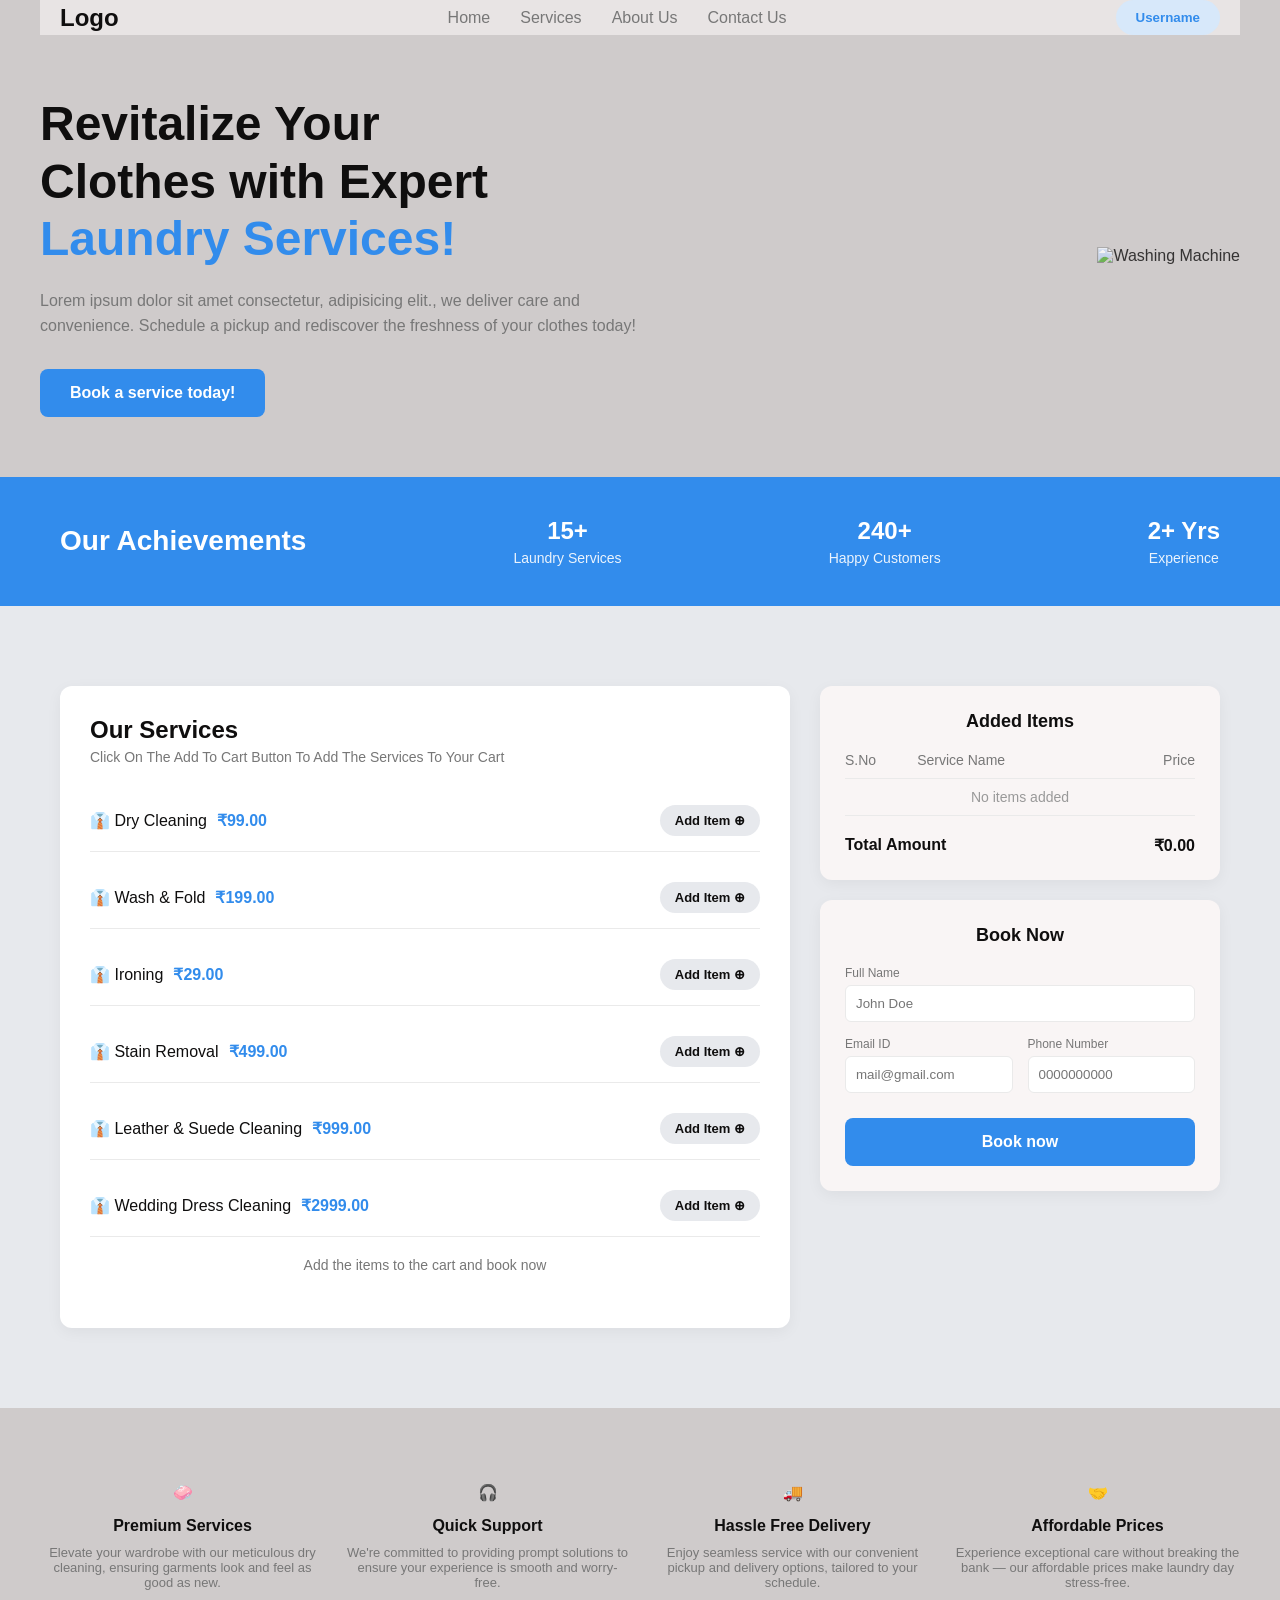
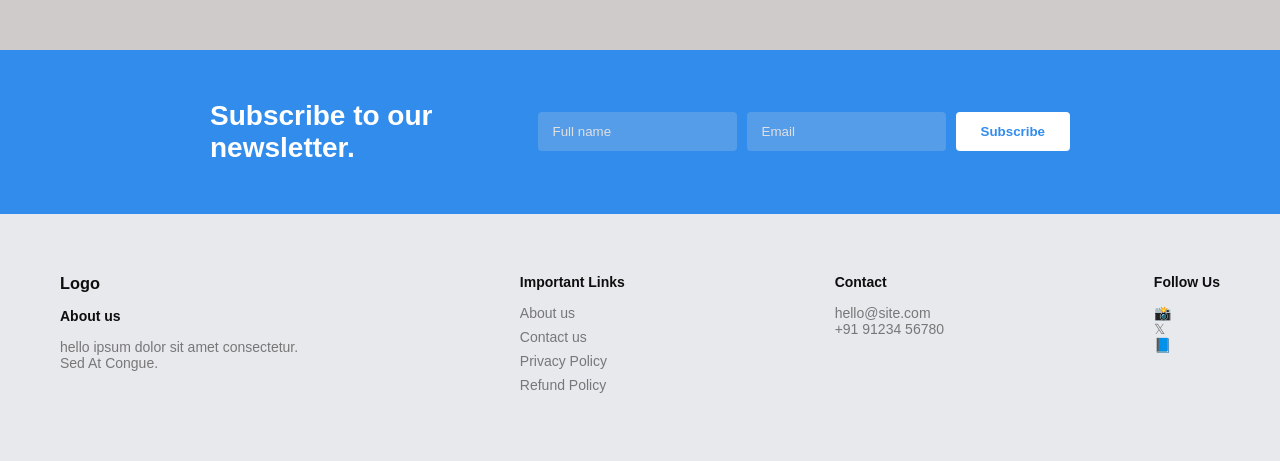
==== index.html @ 9c7498da "updated html file" ====
<!DOCTYPE html>
<html lang="en">
<head>
    <meta charset="UTF-8">
<meta name="viewport" content="width=device-width, initial-scale=1.0">
 <title>Expert Laundry Services</title>
 <link rel="stylesheet" href="style.css">
 <!-- type script  -->
<script type="text/javascript" src="https://cdn.jsdelivr.net/npm/@emailjs/browser@3/dist/email.min.js"></script>
    <script type="text/javascript">
 (function () {
            // Replace with your actual EmailJS Public Key
            emailjs.init("YOUR_PUBLIC_KEY");
 })();
    </script>
</head>
<body>
    <nav class="container">
        <div class="logo">Logo</div>
        <ul class="nav-links">
<li><a href="#">Home</a></li>
    <li><a href="#">Services</a></li>
  <li><a href="#">About Us</a></li>
  <li><a href="#">Contact Us</a></li>
        </ul>
        <button class="btn-user">Username</button>
    </nav>
    <header class="container hero">
        <div class="hero-left">
            <h1>Revitalize Your<br>Clothes with Expert<br><span>Laundry Services!</span></h1>
     <p>Lorem ipsum dolor sit amet consectetur, adipisicing elit., we deliver care and convenience. Schedule a pickup and
                rediscover the freshness of your clothes today!</p>
 <button class="btn-primary" onclick="scrollToBooking()">Book a service today!</button>
        </div>
     <div class="hero-right">
        <!-- js  -->
 <img src="https://cdn-icons-png.flaticon.com/512/8205/8205168.png" alt="Washing Machine"
          style="opacity: 0.8;">
        </div>
    </header>
    <section class="achievements">
        <div class="container achievements-container">
    <h2>Our Achievements</h2>
     <div class="stat">
    <h3>15+</h3>
 <p>Laundry Services</p>
 </div>
     <div class="stat">
      <h3>240+</h3>
      <p>Happy Customers</p>
    </div>
    <div class="stat">
         <h3>2+ Yrs</h3>
 <p>Experience</p>
 </div>
        </div>
    </section>
    <section id="booking-section" class="booking-section">
        <div class="container booking-container">
   <div class="services-card">
                <h3>Our Services</h3>
                <p>Click On The Add To Cart Button To Add The Services To Your Cart</p>
                <div class="service-list" id="services-list-container">
                </div>
                <p class="info-bottom"> Add the items to the cart and book now</p>
    </div>
    <div class="cart-booking-wrapper">
        <div class="cart-card">
 <h4>Added Items</h4>
    <table class="cart-table">
     <thead>
    <tr>
     <th>S.No</th>
    <th>Service Name</th>
     <th class="price-col">Price</th>
    </tr>
</thead>
 <tbody id="cart-table-body">
          </tbody>
    </table>
    <div class="total-amount">
           <span>Total Amount</span>
      <span id="cart-total">₹0.00</span>
    </div>
     </div>
      <div class="book-card">
    <h4>Book Now</h4>
     <form id="booking-form">
         <div class="form-group">
           <label>Full Name</label>
        <input type="text" id="full_name" name="full_name" class="form-control"
           placeholder="John Doe" required>
             </div>
                  <div class="form-row">
                 <div class="form-group flex-1">
                    <label>Email ID</label>
                    <input type="email" id="email_id" name="email_id" class="form-control"
           placeholder="mail@gmail.com" required>
            </div>
            <div class="form-group flex-1">
      <label>Phone Number</label>
        <input type="tel" id="phone_number" name="phone_number" class="form-control"
    placeholder="0000000000" required>
         </div>
     </div>
 <button type="submit" class="btn-primary btn-block">Book now</button>
 <p id="confirmation-message" class="success-msg">Thank you For Booking the Service We will get
      back to you soon!</p>
     </form>
    </div>
</div>
 </div>
    </section>
    <section class="container qualities">
        <div class="quality-item">
            <h4 class="emoji-icon">🧼</h4>
            <h4>Premium Services</h4>
            <p>Elevate your wardrobe with our meticulous dry cleaning, ensuring garments look and feel as good as new.
            </p>
        </div>
        <div class="quality-item">
  <h4 class="emoji-icon">🎧</h4>
 <h4>Quick Support</h4>
            <p>We're committed to providing prompt solutions to ensure your experience is smooth and worry-free.</p>
 </div>
     <div class="quality-item">
 <h4 class="emoji-icon">🚚</h4>
            <h4>Hassle Free Delivery</h4>
            <p>Enjoy seamless service with our convenient pickup and delivery options, tailored to your schedule.</p>
        </div>
        <div class="quality-item">
            <h4 class="emoji-icon">🤝</h4>
            <h4>Affordable Prices</h4>
            <p>Experience exceptional care without breaking the bank — our affordable prices make laundry day
                stress-free.</p>
</div>
    </section>
    <section class="newsletter">
         <div class="container newsletter-container">
<h2>Subscribe to our<br>newsletter.</h2>
        <div class="newsletter-form">
 <input type="text" placeholder="Full name">
  <input type="email" placeholder="Email">
 <button class="btn-subscribe">Subscribe</button>
 </div>
        </div>
    </section>
    <footer>
        <div class="container footer-container">
            <div class="footer-col">
  <h3>Logo</h3>
 <h4 class="mt-15">About us</h4>
     <p>hello  ipsum dolor sit amet consectetur. Sed At Congue.</p>
 </div>
    <div class="footer-col">
                <h4>Important Links</h4>
                <a href="#">About us</a>
                <a href="#">Contact us</a>
                <a href="#">Privacy Policy</a>
               
                <a href="#">Refund Policy</a>
    </div>
    <div class="footer-col">
 <h4>Contact</h4>
    <p>hello@site.com<br>+91 91234 56780</p>
</div>
 <div class="footer-col">
         <h4>Follow Us</h4>
 <p>📸 <br>

    𝕏 <br>
    
    📘</p>
</div>
</div>
</footer>
    <script src="script.js"></script>
</body>
</html>
---- style.css ----
:root {
    --primary: #328cec;
    --primary-hover: #007bff;
    --bg-light: #e7e9ed;
    --text-dark: #0f0e0e;
    --text-muted: #777;
    --border: #eaeaea;
    --danger: #ff4d4f;
    --danger-bg: #fff1f0;
}
* {
    margin: 0;
padding: 0;
    box-sizing: border-box;
    font-family: 'Segoe UI', Tahoma, Geneva, Verdana, sans-serif;
}

body {
 color: var(--text-dark);
    background-color: #cfcbcb;
}
.container {
    max-width: 1200px;
margin: 0 auto;
    padding: 0 20px;
}
/* Navbar */
nav {
 display: flex;
    justify-content: space-between;
 align-items: center;
    padding: 20px 0;
    background: #e8e4e4;
}
.logo {
    font-size: 24px;
    font-weight: bold;
}
.nav-links {
    list-style: none;
display: flex;
    gap: 30px;
}

.nav-links li a {
   text-decoration: none;
color: var(--text-muted);
    font-weight: 500;
}
.nav-links li a:hover {
    color: var(--primary);
}
.btn-user {
    padding: 10px 20px;
    background-color: #d7e8fa;
    color: var(--primary);
 border: none;
 border-radius: 20px;
    font-weight: 600;
    cursor: pointer;
}
/* Hero Section */
.hero {
    display: flex;
align-items: center;
justify-content: space-between;
    padding: 60px 0;
}
.hero-left {
    max-width: 50%;
}
.hero-left h1 {
    font-size: 48px;
    line-height: 1.2;
    margin-bottom: 20px;
}
.hero-left h1 span {
    color: var(--primary);
}
.hero-left p {
    color: var(--text-muted);
 font-size: 16px;
    margin-bottom: 30px;
    line-height: 1.6;
}
.btn-primary {
    padding: 15px 30px;
 background-color: var(--primary);
 color: white;
    border: none;
    border-radius: 8px;
    font-size: 16px;
font-weight: bold;
    cursor: pointer;
    transition: 0.3s;
}
.btn-primary:hover {
    background-color: var(--primary-hover);
}
.hero-right {
    max-width: 45%;
}
.hero-right img {
 width: 100%;
    max-width: 400px;
}
/* Achievements Section */
.achievements {
    background-color: var(--primary);
color: white;
    padding: 40px 0;
}
.achievements-container {
    display: flex;
justify-content: space-between;
    align-items: center;
    width: 100%;
}
.achievements h2 {
    font-size: 28px;
}
.stat {
    text-align: center;
}
.stat h3 {
    font-size: 24px;
    margin-bottom: 5px;
}
.stat p {
    font-size: 14px;
    opacity: 0.9;
}
/* Booking Services Section */
.booking-section {
 background-color: var(--bg-light);
    padding: 80px 0;
}
.booking-container {
    display: flex;
    gap: 30px;
    justify-content: space-between;
}
/* Left Div - Services */
.services-card {
    flex: 1;
 background: #fff;
  padding: 30px;
    border-radius: 12px;
    box-shadow: 0 4px 15px rgba(0, 0, 0, 0.05);
}
.services-card h3 {
    margin-bottom: 5px;
    font-size: 24px;
}

.services-card>p {
    color: var(--text-muted);
font-size: 14px;
    margin-bottom: 25px;
}

.service-list {
    display: flex;
    flex-direction: column;
    gap: 15px;
    margin-bottom: 20px;
}
.service-item {
    display: flex;
justify-content: space-between;
 align-items: center;
    padding: 15px 0;
    border-bottom: 1px solid var(--border);
}
.service-info {
    display: flex;
    align-items: center;
    gap: 10px;
    font-weight: 500;
}
.service-price {
    color: var(--primary);
    font-weight: bold;
}
.btn-add,
.btn-remove {
    padding: 8px 15px;
border-radius: 20px;
    border: none;
font-size: 13px;
    font-weight: 600;
    cursor: pointer;
}

.btn-add {
background-color: var(--bg-light);
    color: var(--text-dark);
}
.btn-remove {
    background-color: var(--danger-bg);
    color: var(--danger);
}
.info-bottom {
    color: var(--primary);
 font-size: 14px;
    text-align: center;
    margin-top: 20px;
}
/* Right Div - Cart & Form */
.cart-booking-wrapper {
 width: 400px;
 display: flex;
    flex-direction: column;
    gap: 20px;
}
.cart-card,
.book-card {
background: #f9f5f5;
    padding: 25px;
border-radius: 12px;
    box-shadow: 0 4px 15px rgba(0, 0, 0, 0.05);
}
.cart-card h4,
.book-card h4 {
    text-align: center;
 margin-bottom: 20px;
 font-size: 18px;
}
.cart-table {
    width: 100%;
    border-collapse: collapse;
    margin-bottom: 20px;
    font-size: 14px;
}
.cart-table th {
    text-align: left;
padding-bottom: 10px;
  color: var(--text-muted);
    font-weight: 500;
    border-bottom: 1px solid var(--border);
}
.cart-table td {
    padding: 10px 0;
    border-bottom: 1px solid var(--border);
}
.cart-table .price-col {
    text-align: right;
}
.total-amount {
    display: flex;
 justify-content: space-between;
 font-weight: bold;
    font-size: 16px;
    margin-top: 15px;
}

.form-group {
    margin-bottom: 15px;
}
.form-group label {
    display: block;
    font-size: 12px;
    color: var(--text-muted);
    margin-bottom: 5px;
}
.form-control {
    width: 100%;
    padding: 10px;
    border: 1px solid var(--border);
    border-radius: 6px;
    outline: none;
}
.form-row {
    display: flex;
    gap: 15px;
}
.flex-1 {
    flex: 1;
}
.btn-block {
    width: 100%;
    margin-top: 10px;
}
.success-msg {
    color: #28a745;
    font-size: 14px;
    margin-top: 10px;
    text-align: center;
    display: none;
}
/* Quality Overview Section */
.qualities {
    padding: 60px 0;
    display: flex;
    justify-content: space-between;
    text-align: center;
    gap: 20px;
}
.quality-item {
    flex: 1;
}
.emoji-icon {
    font-size: 24px;
}
.quality-item h4 {
    font-size: 16px;
    margin: 15px 0 10px;
}
.quality-item p {
    font-size: 13px;
    color: var(--text-muted);
}
/* Newsletter Section */
.newsletter {
    background-color: var(--primary);
    padding: 50px 0;
    color: white;
}
.newsletter-container {
    display: flex;
    justify-content: space-between;
    align-items: center;
    max-width: 900px;
    margin: 0 auto;
}
.newsletter h2 {
    font-size: 28px;
}
.newsletter-form {
    display: flex;
    gap: 10px;
}
.newsletter-form input {
    padding: 12px 15px;
    border: none;
    border-radius: 4px;
    outline: none;
    background: rgba(223, 218, 218, 0.2);
    color: white;
}

.newsletter-form input::placeholder {
    color: #e0e0e0;
}
.btn-subscribe {
    background: white;
    color: var(--primary);
    padding: 12px 25px;
    border: none;
    border-radius: 4px;
    font-weight: bold;
    cursor: pointer;
}

/* Footer  
  disribe footer like email 
*/
footer {
    background: var(--bg-light);
    padding: 60px 0 30px;
    font-size: 14px;
}
.footer-container {
    display: flex;
    justify-content: space-between;
    margin-bottom: 30px;
}
.footer-col {
    max-width: 250px;
}
.footer-col h3,
.footer-col h4 {
    margin-bottom: 15px;
    color: var(--text-dark);
}
.mt-15 {
    margin-top: 15px;
}
.footer-col p,
.footer-col a {
    color: var(--text-muted);
    text-decoration: none;
    margin-bottom: 8px;
    display: block;
}
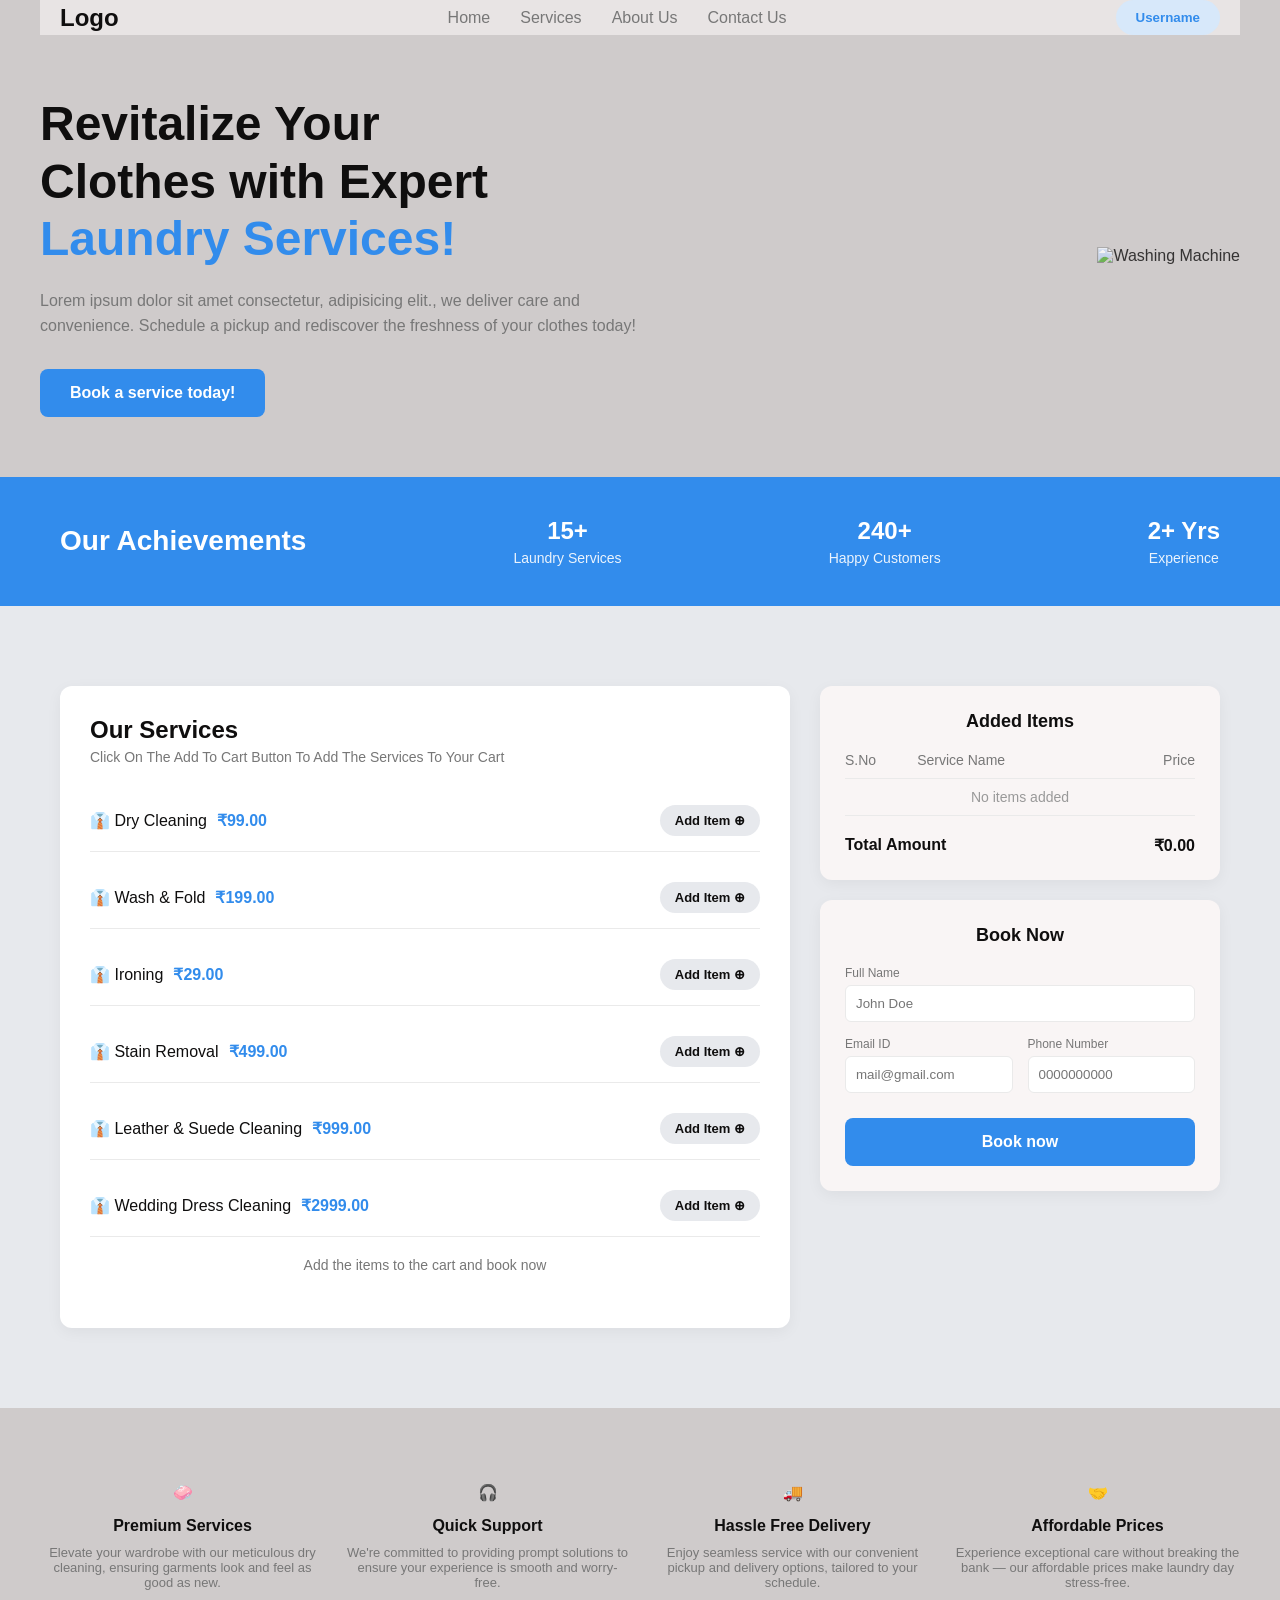
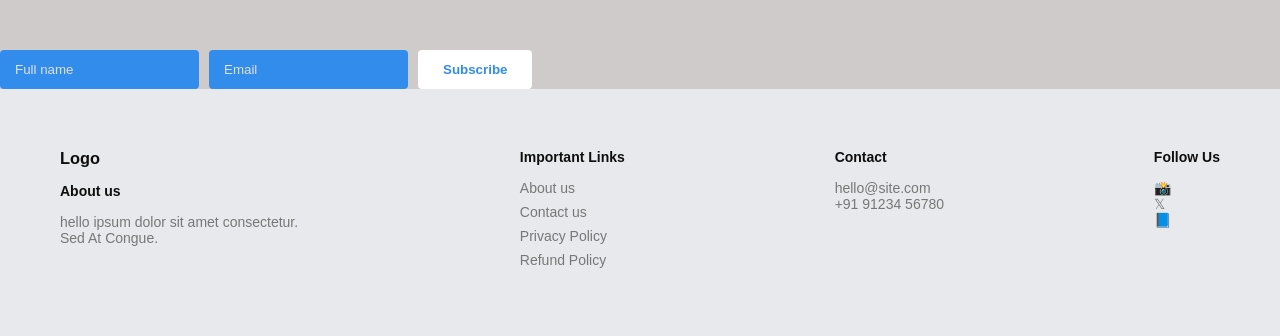
==== commit 2d5b5985: "updated html file" ====
--- a/index.html
+++ b/index.html
@@ -10,7 +10,7 @@
     <script type="text/javascript">
  (function () {
             // Replace with your actual EmailJS Public Key
-            emailjs.init("YOUR_PUBLIC_KEY");
+
  })();
     </script>
 </head>
@@ -135,14 +135,18 @@
                 stress-free.</p>
 </div>
     </section>
-    <section class="newsletter">
-         <div class="container newsletter-container">
-<h2>Subscribe to our<br>newsletter.</h2>
-        <div class="newsletter-form">
- <input type="text" placeholder="Full name">
-  <input type="email" placeholder="Email">
- <button class="btn-subscribe">Subscribe</button>
- </div>
+    <!--  -->
+<div class="newsletter-form">
+    <input type="text" id="newsletter-name" placeholder="Full name">
+
+    <input type="email" id="newsletter-email" placeholder="Email">
+
+    <button type="button" class="btn-subscribe" id="subscribe-btn">
+        Subscribe
+    </button>
+    <!--  -->
+</div>
+
         </div>
     </section>
     <footer>
--- a/style.css
+++ b/style.css
@@ -338,6 +338,7 @@
     outline: none;
     background: rgba(223, 218, 218, 0.2);
     color: white;
+    background-color: var(--primary)
 }
 
 .newsletter-form input::placeholder {
@@ -383,4 +384,23 @@
     text-decoration: none;
     margin-bottom: 8px;
     display: block;
+}
+
+.service-item,
+.btn-add,
+.btn-remove,
+.btn-primary,
+.btn-subscribe {
+    transition: all 0.3s ease;
+}
+
+.service-item:hover {
+    transform: translateY(-4px);
+}
+
+.btn-add:hover,
+.btn-remove:hover,
+.btn-primary:hover,
+.btn-subscribe:hover {
+    transform: scale(1.05);
 }
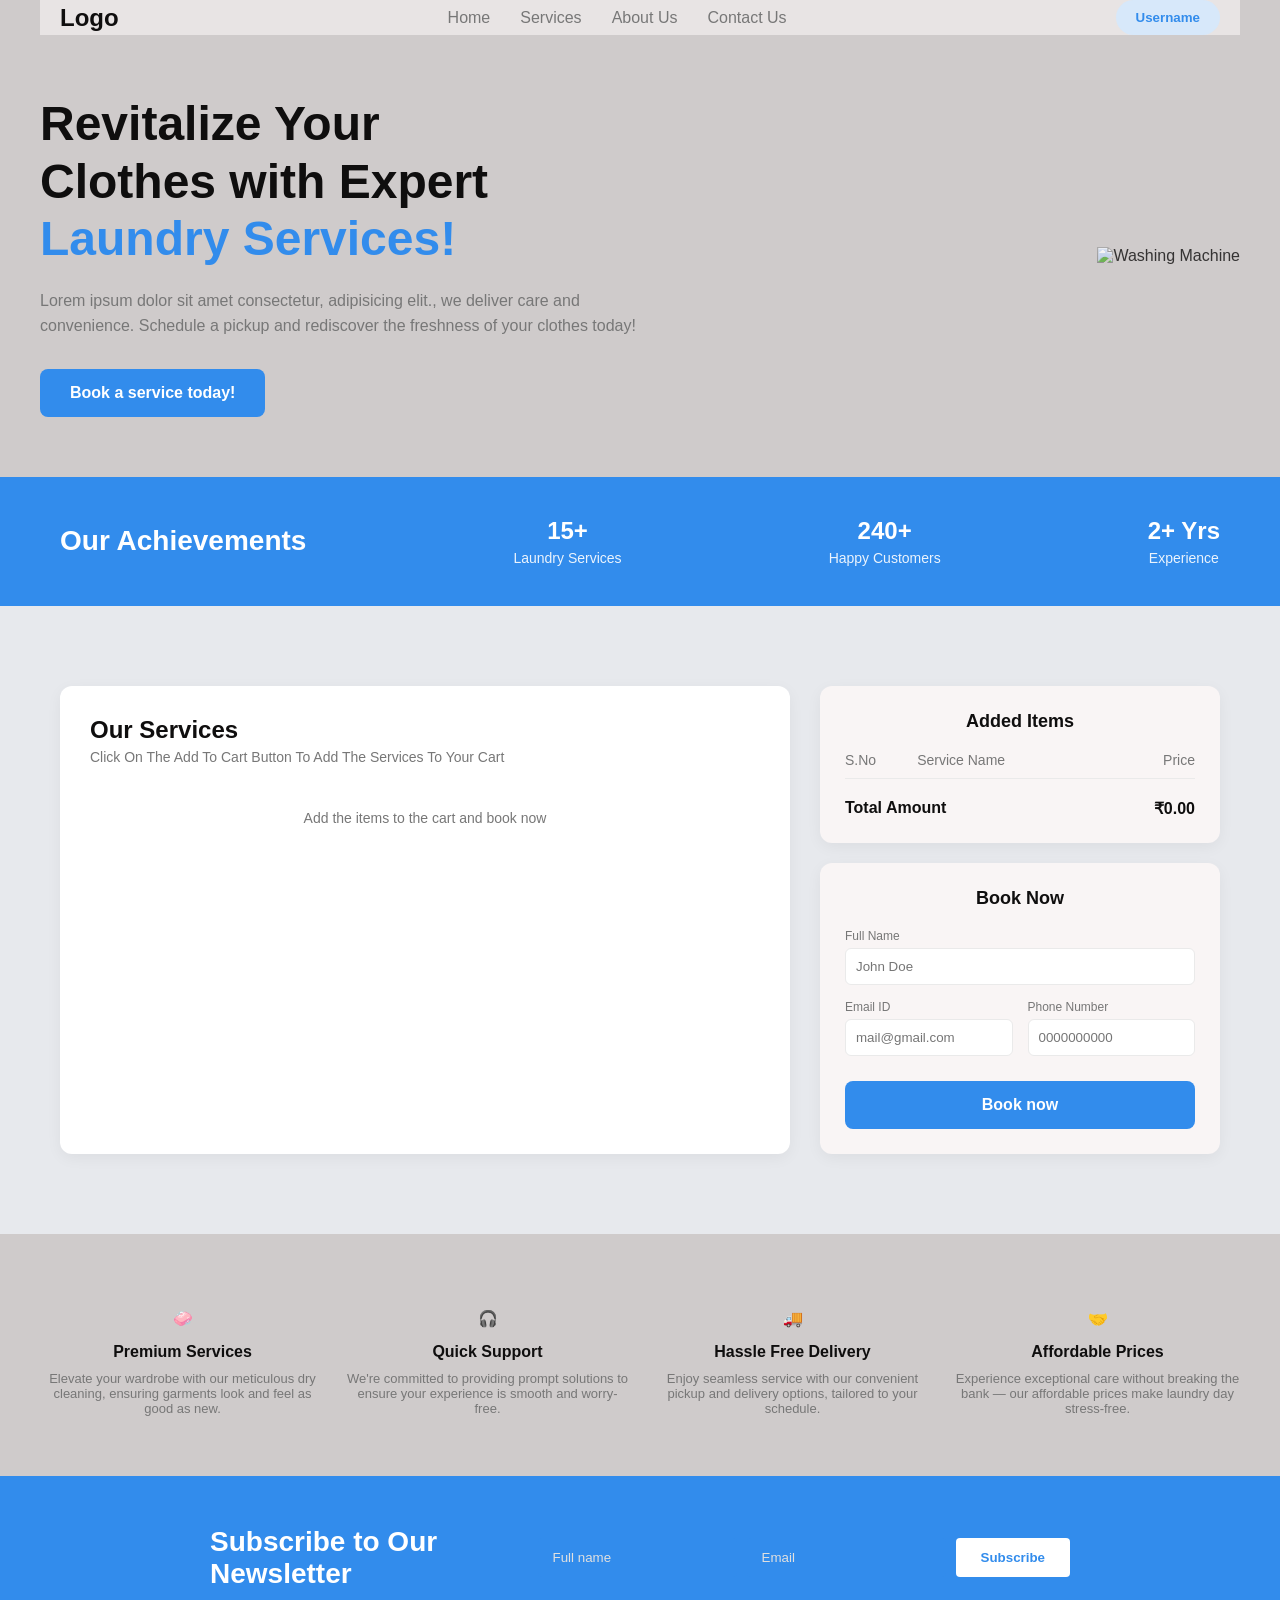
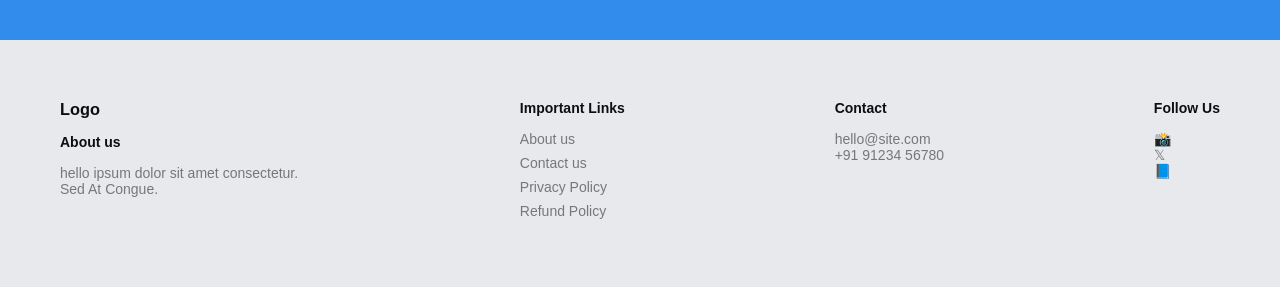
==== commit a3560f9d: "updated all file" ====
--- a/index.html
+++ b/index.html
@@ -2,116 +2,110 @@
 <html lang="en">
 <head>
     <meta charset="UTF-8">
-<meta name="viewport" content="width=device-width, initial-scale=1.0">
- <title>Expert Laundry Services</title>
- <link rel="stylesheet" href="style.css">
- <!-- type script  -->
-<script type="text/javascript" src="https://cdn.jsdelivr.net/npm/@emailjs/browser@3/dist/email.min.js"></script>
-    <script type="text/javascript">
- (function () {
-            // Replace with your actual EmailJS Public Key
-
- })();
-    </script>
+    <meta name="viewport" content="width=device-width, initial-scale=1.0">
+    <title>Expert Laundry Services</title>
+    <link rel="stylesheet" href="style.css">
+    <!-- EmailJS SDK -->
+    <script type="text/javascript" src="https://cdn.jsdelivr.net/npm/@emailjs/browser@3/dist/email.min.js"></script>
 </head>
 <body>
     <nav class="container">
         <div class="logo">Logo</div>
         <ul class="nav-links">
-<li><a href="#">Home</a></li>
-    <li><a href="#">Services</a></li>
-  <li><a href="#">About Us</a></li>
-  <li><a href="#">Contact Us</a></li>
+            <li><a href="#home-section">Home</a></li>
+            <li><a href="#booking-section">Services</a></li>
+            <li><a href="#about-section">About Us</a></li>
+            <li><a href="#contact-section">Contact Us</a></li>
         </ul>
         <button class="btn-user">Username</button>
     </nav>
-    <header class="container hero">
+    <header id="home-section" class="container hero">
         <div class="hero-left">
             <h1>Revitalize Your<br>Clothes with Expert<br><span>Laundry Services!</span></h1>
-     <p>Lorem ipsum dolor sit amet consectetur, adipisicing elit., we deliver care and convenience. Schedule a pickup and
+            <p>Lorem ipsum dolor sit amet consectetur, adipisicing elit., we deliver care and convenience. Schedule a
+                pickup and
                 rediscover the freshness of your clothes today!</p>
- <button class="btn-primary" onclick="scrollToBooking()">Book a service today!</button>
+            <button class="btn-primary" onclick="scrollToBooking()">Book a service today!</button>
         </div>
-     <div class="hero-right">
-        <!-- js  -->
- <img src="https://cdn-icons-png.flaticon.com/512/8205/8205168.png" alt="Washing Machine"
-          style="opacity: 0.8;">
+        <div class="hero-right">
+            <img src="https://cdn-icons-png.flaticon.com/512/8205/8205168.png" alt="Washing Machine"
+                style="opacity: 0.8;">
         </div>
     </header>
     <section class="achievements">
         <div class="container achievements-container">
-    <h2>Our Achievements</h2>
-     <div class="stat">
-    <h3>15+</h3>
- <p>Laundry Services</p>
- </div>
-     <div class="stat">
-      <h3>240+</h3>
-      <p>Happy Customers</p>
-    </div>
-    <div class="stat">
-         <h3>2+ Yrs</h3>
- <p>Experience</p>
- </div>
+            <h2>Our Achievements</h2>
+            <div class="stat">
+                <h3>15+</h3>
+                <p>Laundry Services</p>
+            </div>
+            <div class="stat">
+                <h3>240+</h3>
+                <p>Happy Customers</p>
+            </div>
+            <div class="stat">
+                <h3>2+ Yrs</h3>
+                <p>Experience</p>
+            </div>
         </div>
     </section>
     <section id="booking-section" class="booking-section">
         <div class="container booking-container">
-   <div class="services-card">
+            <div class="services-card">
                 <h3>Our Services</h3>
                 <p>Click On The Add To Cart Button To Add The Services To Your Cart</p>
                 <div class="service-list" id="services-list-container">
                 </div>
                 <p class="info-bottom"> Add the items to the cart and book now</p>
-    </div>
-    <div class="cart-booking-wrapper">
-        <div class="cart-card">
- <h4>Added Items</h4>
-    <table class="cart-table">
-     <thead>
-    <tr>
-     <th>S.No</th>
-    <th>Service Name</th>
-     <th class="price-col">Price</th>
-    </tr>
-</thead>
- <tbody id="cart-table-body">
-          </tbody>
-    </table>
-    <div class="total-amount">
-           <span>Total Amount</span>
-      <span id="cart-total">₹0.00</span>
-    </div>
-     </div>
-      <div class="book-card">
-    <h4>Book Now</h4>
-     <form id="booking-form">
-         <div class="form-group">
-           <label>Full Name</label>
-        <input type="text" id="full_name" name="full_name" class="form-control"
-           placeholder="John Doe" required>
-             </div>
-                  <div class="form-row">
-                 <div class="form-group flex-1">
-                    <label>Email ID</label>
-                    <input type="email" id="email_id" name="email_id" class="form-control"
-           placeholder="mail@gmail.com" required>
             </div>
-            <div class="form-group flex-1">
-      <label>Phone Number</label>
-        <input type="tel" id="phone_number" name="phone_number" class="form-control"
-    placeholder="0000000000" required>
-         </div>
-     </div>
- <button type="submit" class="btn-primary btn-block">Book now</button>
- <p id="confirmation-message" class="success-msg">Thank you For Booking the Service We will get
-      back to you soon!</p>
-     </form>
-    </div>
-</div>
- </div>
+            <div class="cart-booking-wrapper">
+                <div class="cart-card">
+                    <h4>Added Items</h4>
+                    <table class="cart-table">
+                        <thead>
+                            <tr>
+                                <th>S.No</th>
+                                <th>Service Name</th>
+                                <th class="price-col">Price</th>
+                            </tr>
+                        </thead>
+                        <tbody id="cart-table-body">
+                        </tbody>
+                    </table>
+                    <div class="total-amount">
+                        <span>Total Amount</span>
+                        <span id="cart-total">₹0.00</span>
+                    </div>
+                </div>
+                <div class="book-card">
+                    <h4>Book Now</h4>
+                    <form id="booking-form">
+                        <div class="form-group">
+                            <label>Full Name</label>
+                            <input type="text" id="full_name" name="full_name" class="form-control"
+                                placeholder="John Doe" required>
+                        </div>
+                        <div class="form-row">
+                            <div class="form-group flex-1">
+                                <label>Email ID</label>
+                                <input type="email" id="email_id" name="email_id" class="form-control"
+                                    placeholder="mail@gmail.com" required>
+                            </div>
+                            <div class="form-group flex-1">
+                                <label>Phone Number</label>
+                                <input type="tel" id="phone_number" name="phone_number" class="form-control"
+                                    placeholder="0000000000" required>
+                            </div>
+                        </div>
+                        <button type="submit" class="btn-primary btn-block">Book now</button>
+                        <p id="confirmation-message" class="success-msg">Thank you For Booking the Service We will get
+                            back to you soon!</p>
+                    </form>
+                </div>
+            </div>
+        </div>
     </section>
-    <section class="container qualities">
+    <section id="about-section" class="container qualities">
         <div class="quality-item">
             <h4 class="emoji-icon">🧼</h4>
             <h4>Premium Services</h4>
@@ -119,12 +113,12 @@
             </p>
         </div>
         <div class="quality-item">
-  <h4 class="emoji-icon">🎧</h4>
- <h4>Quick Support</h4>
+            <h4 class="emoji-icon">🎧</h4>
+            <h4>Quick Support</h4>
             <p>We're committed to providing prompt solutions to ensure your experience is smooth and worry-free.</p>
- </div>
-     <div class="quality-item">
- <h4 class="emoji-icon">🚚</h4>
+        </div>
+        <div class="quality-item">
+            <h4 class="emoji-icon">🚚</h4>
             <h4>Hassle Free Delivery</h4>
             <p>Enjoy seamless service with our convenient pickup and delivery options, tailored to your schedule.</p>
         </div>
@@ -133,51 +127,48 @@
             <h4>Affordable Prices</h4>
             <p>Experience exceptional care without breaking the bank — our affordable prices make laundry day
                 stress-free.</p>
-</div>
-    </section>
-    <!--  -->
-<div class="newsletter-form">
-    <input type="text" id="newsletter-name" placeholder="Full name">
-
-    <input type="email" id="newsletter-email" placeholder="Email">
-
-    <button type="button" class="btn-subscribe" id="subscribe-btn">
-        Subscribe
-    </button>
-    <!--  -->
-</div>
-
         </div>
     </section>
-    <footer>
+    <section class="newsletter">
+        <div class="container newsletter-container">
+            <h2>Subscribe to Our Newsletter</h2>
+            <div class="newsletter-form">
+                <input type="text" id="newsletter-name" placeholder="Full name">
+                <input type="email" id="newsletter-email" placeholder="Email">
+                <button type="button" class="btn-subscribe" id="subscribe-btn">
+                    Subscribe
+                </button>
+            </div>
+        </div>
+    </section>
+    <footer id="contact-section">
         <div class="container footer-container">
             <div class="footer-col">
-  <h3>Logo</h3>
- <h4 class="mt-15">About us</h4>
-     <p>hello  ipsum dolor sit amet consectetur. Sed At Congue.</p>
- </div>
-    <div class="footer-col">
+                <h3>Logo</h3>
+                <h4 class="mt-15">About us</h4>
+                <p>hello ipsum dolor sit amet consectetur. Sed At Congue.</p>
+            </div>
+            <div class="footer-col">
                 <h4>Important Links</h4>
                 <a href="#">About us</a>
                 <a href="#">Contact us</a>
                 <a href="#">Privacy Policy</a>
-               
                 <a href="#">Refund Policy</a>
-    </div>
-    <div class="footer-col">
- <h4>Contact</h4>
-    <p>hello@site.com<br>+91 91234 56780</p>
-</div>
- <div class="footer-col">
-         <h4>Follow Us</h4>
- <p>📸 <br>
+            </div>
+            <div class="footer-col">
+                <h4>Contact</h4>
+                <p>hello@site.com<br>+91 91234 56780</p>
+            </div>
+            <div class="footer-col">
+                <h4>Follow Us</h4>
+                <p>📸 <br>
 
-    𝕏 <br>
-    
-    📘</p>
-</div>
-</div>
-</footer>
+                    𝕏 <br>
+
+                    📘</p>
+            </div>
+        </div>
+    </footer>
     <script src="script.js"></script>
 </body>
 </html>
--- a/style.css
+++ b/style.css
@@ -1,4 +1,3 @@
-
 :root {
     --primary: #328cec;
     --primary-hover: #007bff;
@@ -11,25 +10,24 @@
 }
 * {
     margin: 0;
-padding: 0;
+    padding: 0;
     box-sizing: border-box;
     font-family: 'Segoe UI', Tahoma, Geneva, Verdana, sans-serif;
 }
-
 body {
- color: var(--text-dark);
+    color: var(--text-dark);
     background-color: #cfcbcb;
 }
 .container {
     max-width: 1200px;
-margin: 0 auto;
+    margin: 0 auto;
     padding: 0 20px;
 }
 /* Navbar */
 nav {
- display: flex;
-    justify-content: space-between;
- align-items: center;
+    display: flex;
+    justify-content: space-between;
+    align-items: center;
     padding: 20px 0;
     background: #e8e4e4;
 }
@@ -39,13 +37,12 @@
 }
 .nav-links {
     list-style: none;
-display: flex;
+    display: flex;
     gap: 30px;
 }
-
 .nav-links li a {
-   text-decoration: none;
-color: var(--text-muted);
+    text-decoration: none;
+    color: var(--text-muted);
     font-weight: 500;
 }
 .nav-links li a:hover {
@@ -55,16 +52,16 @@
     padding: 10px 20px;
     background-color: #d7e8fa;
     color: var(--primary);
- border: none;
- border-radius: 20px;
+    border: none;
+    border-radius: 20px;
     font-weight: 600;
     cursor: pointer;
 }
 /* Hero Section */
 .hero {
     display: flex;
-align-items: center;
-justify-content: space-between;
+    align-items: center;
+    justify-content: space-between;
     padding: 60px 0;
 }
 .hero-left {
@@ -80,40 +77,44 @@
 }
 .hero-left p {
     color: var(--text-muted);
- font-size: 16px;
+    font-size: 16px;
     margin-bottom: 30px;
     line-height: 1.6;
 }
 .btn-primary {
     padding: 15px 30px;
- background-color: var(--primary);
- color: white;
+    background-color: var(--primary);
+    color: white;
     border: none;
     border-radius: 8px;
     font-size: 16px;
-font-weight: bold;
+    font-weight: bold;
     cursor: pointer;
     transition: 0.3s;
 }
 .btn-primary:hover {
     background-color: var(--primary-hover);
 }
+
 .hero-right {
     max-width: 45%;
 }
+
 .hero-right img {
- width: 100%;
+    width: 100%;
     max-width: 400px;
 }
+
 /* Achievements Section */
 .achievements {
     background-color: var(--primary);
-color: white;
+    color: white;
     padding: 40px 0;
 }
+
 .achievements-container {
     display: flex;
-justify-content: space-between;
+    justify-content: space-between;
     align-items: center;
     width: 100%;
 }
@@ -133,7 +134,7 @@
 }
 /* Booking Services Section */
 .booking-section {
- background-color: var(--bg-light);
+    background-color: var(--bg-light);
     padding: 80px 0;
 }
 .booking-container {
@@ -141,25 +142,25 @@
     gap: 30px;
     justify-content: space-between;
 }
+
 /* Left Div - Services */
 .services-card {
     flex: 1;
- background: #fff;
-  padding: 30px;
+    background: #fff;
+    padding: 30px;
     border-radius: 12px;
     box-shadow: 0 4px 15px rgba(0, 0, 0, 0.05);
 }
+
 .services-card h3 {
     margin-bottom: 5px;
     font-size: 24px;
 }
-
 .services-card>p {
     color: var(--text-muted);
-font-size: 14px;
+    font-size: 14px;
     margin-bottom: 25px;
 }
-
 .service-list {
     display: flex;
     flex-direction: column;
@@ -168,8 +169,8 @@
 }
 .service-item {
     display: flex;
-justify-content: space-between;
- align-items: center;
+    justify-content: space-between;
+    align-items: center;
     padding: 15px 0;
     border-bottom: 1px solid var(--border);
 }
@@ -186,15 +187,14 @@
 .btn-add,
 .btn-remove {
     padding: 8px 15px;
-border-radius: 20px;
+    border-radius: 20px;
     border: none;
-font-size: 13px;
+    font-size: 13px;
     font-weight: 600;
     cursor: pointer;
 }
-
 .btn-add {
-background-color: var(--bg-light);
+    background-color: var(--bg-light);
     color: var(--text-dark);
 }
 .btn-remove {
@@ -203,29 +203,29 @@
 }
 .info-bottom {
     color: var(--primary);
- font-size: 14px;
+    font-size: 14px;
     text-align: center;
     margin-top: 20px;
 }
 /* Right Div - Cart & Form */
 .cart-booking-wrapper {
- width: 400px;
- display: flex;
+    width: 400px;
+    display: flex;
     flex-direction: column;
     gap: 20px;
 }
 .cart-card,
 .book-card {
-background: #f9f5f5;
+    background: #f9f5f5;
     padding: 25px;
-border-radius: 12px;
+    border-radius: 12px;
     box-shadow: 0 4px 15px rgba(0, 0, 0, 0.05);
 }
 .cart-card h4,
 .book-card h4 {
     text-align: center;
- margin-bottom: 20px;
- font-size: 18px;
+    margin-bottom: 20px;
+    font-size: 18px;
 }
 .cart-table {
     width: 100%;
@@ -235,8 +235,8 @@
 }
 .cart-table th {
     text-align: left;
-padding-bottom: 10px;
-  color: var(--text-muted);
+    padding-bottom: 10px;
+    color: var(--text-muted);
     font-weight: 500;
     border-bottom: 1px solid var(--border);
 }
@@ -249,12 +249,11 @@
 }
 .total-amount {
     display: flex;
- justify-content: space-between;
- font-weight: bold;
+    justify-content: space-between;
+    font-weight: bold;
     font-size: 16px;
     margin-top: 15px;
 }
-
 .form-group {
     margin-bottom: 15px;
 }
@@ -340,7 +339,6 @@
     color: white;
     background-color: var(--primary)
 }
-
 .newsletter-form input::placeholder {
     color: #e0e0e0;
 }
@@ -353,7 +351,6 @@
     font-weight: bold;
     cursor: pointer;
 }
-
 /* Footer  
   disribe footer like email 
 */
@@ -385,7 +382,6 @@
     margin-bottom: 8px;
     display: block;
 }
-
 .service-item,
 .btn-add,
 .btn-remove,
@@ -393,11 +389,9 @@
 .btn-subscribe {
     transition: all 0.3s ease;
 }
-
 .service-item:hover {
     transform: translateY(-4px);
 }
-
 .btn-add:hover,
 .btn-remove:hover,
 .btn-primary:hover,
